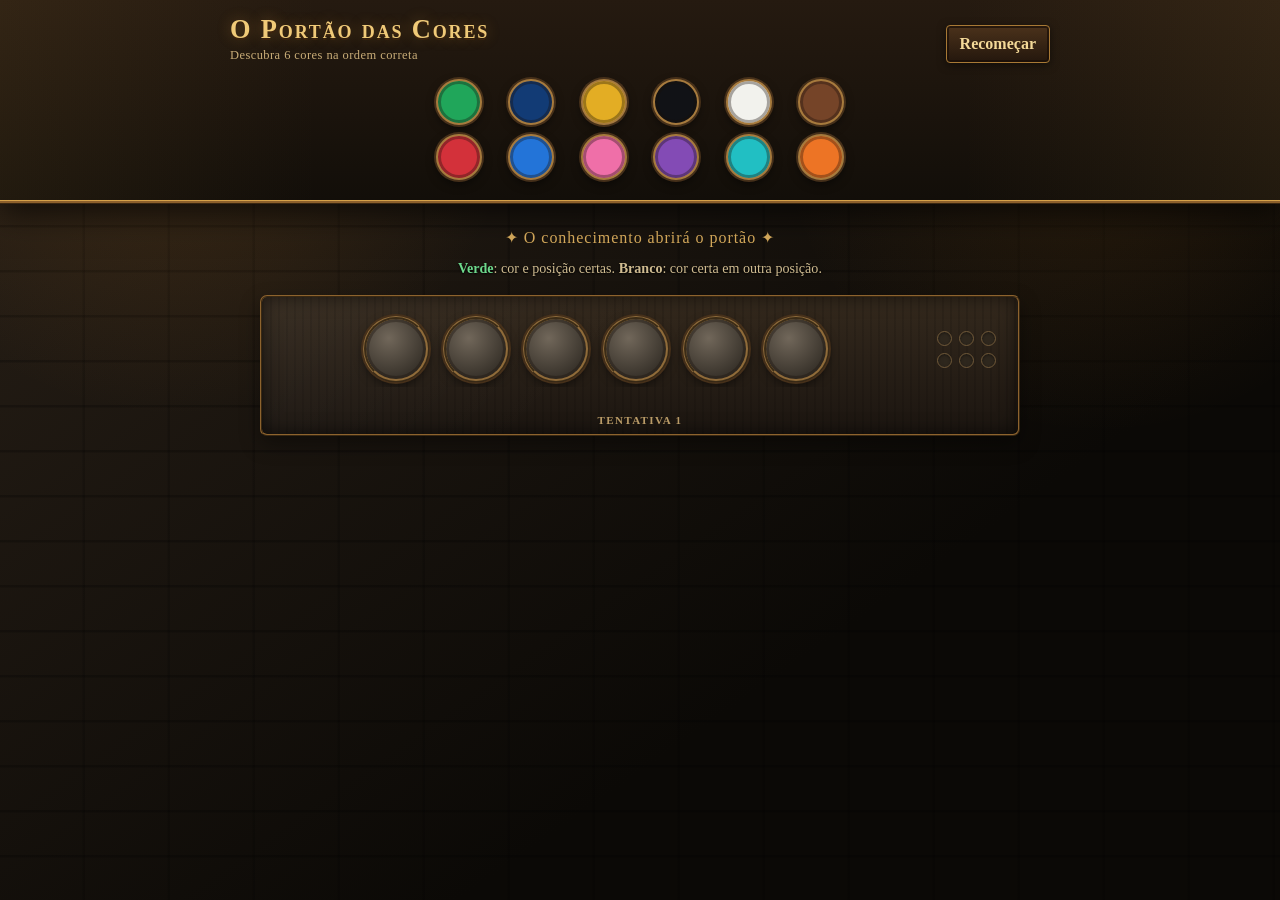
==== index.html @ fd7fbb47 "nova fase final" ====
<!DOCTYPE html>
<html lang="pt-BR">
<head>
  <meta charset="UTF-8">
  <meta name="viewport" content="width=device-width, initial-scale=1.0, viewport-fit=cover">
  <meta name="theme-color" content="#15100b">
  <title>O Portão das Cores</title>
  <link rel="stylesheet" href="style.css">
</head>
<body>
  <header class="palette-shell">
    <div class="topbar">
      <div>
        <h1>O Portão das Cores</h1>
        <p class="subtitle" id="gameSubtitle">Descubra as cores na ordem correta</p>
      </div>
      <button class="restart" id="restart" type="button">Recomeçar</button>
    </div>
    <div class="palette" id="palette" aria-label="Cores disponíveis"></div>
  </header>

  <main>
    <p class="instructions"><strong>Verde</strong>: cor e posição certas. <strong>Branco</strong>: cor certa em outra posição.</p>
    <section id="board" aria-live="polite" aria-label="Tentativas"></section>
  </main>

  <canvas id="confetti" aria-hidden="true"></canvas>

  <div class="modal" id="victoryModal" role="dialog" aria-modal="true" aria-labelledby="victoryTitle">
    <div class="victory-card">
      <section class="victory-upper">
        <h2 id="victoryTitle">O PORTÃO FOI ABERTO</h2>
        <img class="victory-gif" src="Portao_da_Torre_sem_bordas.gif" alt="Portão medieval se abrindo e revelando a passagem para a torre">
      </section>
      <section class="victory-lower">
        <div class="solution" id="solution" aria-label="Sequência correta de cores e números"></div>
        <p class="victory-message">Agora junte os fragmentos de cada escudo, <br>monte a chave e desperte o <br><a class="book-link" href="LivroEnigmas.html">Livro dos Enigmas</a></p>
        
      </section>
    </div>
  </div>

  <script src="script.js"></script>
</body>
</html>
---- style.css ----
:root {
  color-scheme: dark;
  --bg-1: #090a0d;
  --bg-2: #1b1e25;
  --panel: rgba(30, 33, 41, .92);
  --line: rgba(255, 255, 255, .12);
  --text: #f7f7f8;
  --muted: #a9adb8;
  --slot: #555a63;
  --accent: #63e6be;
  --correct: #35d07f;
  --size: clamp(42px, 10vw, 66px);
}

.book-link {
  display: inline-flex;
  align-items: center;
  justify-content: center;
  min-height: 44px;
  margin-top: 12px;
  padding: 9px 20px;
  border: 1px solid #ffe39b;
  border-radius: 8px;
  color: #241503;
  background: linear-gradient(#f6d77c, #bc7c24);
  font-weight: 800;
  text-decoration: none;
  box-shadow: 0 3px 0 #75430c;
}

* { box-sizing: border-box; }

html { min-height: 100%; background: var(--bg-1); }

body {
  margin: 0;
  min-height: 100vh;
  min-height: 100dvh;
  overflow-x: hidden;
  background:
    radial-gradient(circle at 20% 0%, rgba(75, 82, 104, .18), transparent 34%),
    linear-gradient(145deg, var(--bg-2), var(--bg-1) 66%);
  color: var(--text);
  font-family: Inter, ui-sans-serif, system-ui, -apple-system, BlinkMacSystemFont, "Segoe UI", sans-serif;
}

button { font: inherit; }

.palette-shell {
  position: sticky;
  z-index: 20;
  top: 0;
  padding: max(14px, env(safe-area-inset-top)) 14px 14px;
  border-bottom: 1px solid var(--line);
  background: rgba(12, 14, 18, .9);
  box-shadow: 0 10px 28px rgba(0, 0, 0, .28);
  backdrop-filter: blur(15px);
  -webkit-backdrop-filter: blur(15px);
}

.topbar {
  display: flex;
  align-items: end;
  justify-content: space-between;
  width: min(820px, 100%);
  margin: 0 auto 12px;
  gap: 12px;
}

h1 { margin: 0; font-size: clamp(1.15rem, 4vw, 1.65rem); letter-spacing: .02em; }
.subtitle { margin: 3px 0 0; color: var(--muted); font-size: .78rem; }

.restart {
  min-height: 38px;
  padding: 8px 13px;
  border: 1px solid var(--line);
  border-radius: 10px;
  background: rgba(255, 255, 255, .06);
  color: var(--text);
  cursor: pointer;
}

.restart:hover { background: rgba(255, 255, 255, .11); }

.palette {
  display: grid;
  grid-template-columns: repeat(6, minmax(38px, 1fr));
  grid-template-rows: repeat(2, auto);
  justify-items: center;
  width: min(430px, 100%);
  margin: 0 auto;
  gap: 9px;
  overflow-x: visible;
  padding: 4px 2px 7px;
  scrollbar-width: thin;
}

.color-choice, .slot, .solution-dot {
  position: relative;
  border-radius: 50%;
  box-shadow: inset 0 0 0 1px rgba(255, 255, 255, .24), 0 4px 12px rgba(0, 0, 0, .3);
}

.color-choice {
  width: 46px;
  aspect-ratio: 1;
  border: 2px solid rgba(255, 255, 255, .3);
  cursor: pointer;
  transition: transform .15s ease, opacity .15s ease, box-shadow .15s ease;
}

.color-choice:hover, .color-choice:focus-visible {
  transform: translateY(-3px) scale(1.06);
  outline: none;
  box-shadow: 0 0 0 3px rgba(255, 255, 255, .85), 0 8px 18px rgba(0, 0, 0, .38);
}

.color-choice.used { opacity: .28; transform: scale(.88); cursor: not-allowed; }

main { width: min(760px, calc(100% - 24px)); margin: 0 auto; padding: 24px 0 80px; }

.instructions { margin: 0 0 18px; color: var(--muted); text-align: center; font-size: .88rem; }
#board { display: grid; gap: 12px; }

.attempt {
  display: grid;
  grid-template-columns: minmax(0, 1fr) auto;
  align-items: center;
  gap: clamp(12px, 4vw, 30px);
  min-height: calc(var(--size) + 30px);
  padding: 14px clamp(12px, 4vw, 22px);
  border: 1px solid var(--line);
  border-radius: 18px;
  background: linear-gradient(145deg, rgba(255,255,255,.065), rgba(255,255,255,.025));
  box-shadow: 0 10px 30px rgba(0, 0, 0, .2);
  animation: reveal .28s ease both;
}

@keyframes reveal { from { opacity: 0; transform: translateY(-8px); } }

.slots {
  display: flex;
  justify-content: flex-start;
  gap: clamp(6px, 2vw, 14px);
  min-width: 0;
  overflow-x: auto;
  padding: 5px;
  scrollbar-width: thin;
}

.slot {
  width: var(--size);
  height: var(--size);
  flex: 0 0 var(--size);
  border: 2px solid rgba(255, 255, 255, .16);
  background: var(--slot);
  cursor: pointer;
  transition: background .18s ease, transform .16s ease, box-shadow .18s ease;
}

.slot:hover:not(:disabled) { transform: scale(1.04); }
.slot.selected {
  border-color: rgba(255, 255, 255, .95);
  box-shadow: 0 0 0 3px rgba(99, 230, 190, .45), 0 0 22px rgba(99, 230, 190, .34);
  animation: pulse 1.3s ease-in-out infinite;
}

@keyframes pulse { 50% { box-shadow: 0 0 0 5px rgba(99, 230, 190, .18), 0 0 27px rgba(99, 230, 190, .4); } }

.slot:disabled { cursor: default; }

.hints {
  display: grid;
  grid-template-columns: repeat(var(--hint-columns, 3), 15px);
  justify-content: center;
  align-content: center;
  gap: 7px;
  width: max-content;
  min-width: 44px;
  min-height: 44px;
}

.hint {
  width: 15px;
  height: 15px;
  border: 1px solid rgba(255, 255, 255, .16);
  border-radius: 50%;
  background: #3f434b;
  box-shadow: inset 0 1px 3px rgba(0,0,0,.5);
  opacity: .8;
}

.hint.correct { background: var(--correct); border-color: #93f2bd; opacity: 1; box-shadow: 0 0 10px rgba(53,208,127,.55); }
.hint.present { background: #fff; border-color: #fff; opacity: 1; box-shadow: 0 0 9px rgba(255,255,255,.42); }

.attempt-number { grid-column: 1 / -1; margin: -3px 0 -6px; color: #777d88; font-size: .69rem; text-align: center; letter-spacing: .12em; text-transform: uppercase; }

.modal {
  position: fixed;
  z-index: 100;
  inset: 0;
  display: grid;
  place-items: center;
  padding: 20px;
  background: rgba(3, 4, 7, .76);
  backdrop-filter: blur(9px);
  -webkit-backdrop-filter: blur(9px);
  opacity: 0;
  visibility: hidden;
  transition: opacity .25s ease, visibility .25s ease;
}

.modal.show { opacity: 1; visibility: visible; }

.victory-card {
  width: min(520px, 100%);
  padding: clamp(27px, 7vw, 46px) 22px 28px;
  border: 1px solid rgba(255, 255, 255, .24);
  border-radius: 25px;
  background: linear-gradient(145deg, #2b303a, #15181e);
  box-shadow: 0 30px 80px rgba(0, 0, 0, .6), 0 0 40px rgba(99,230,190,.12);
  text-align: center;
  transform: scale(.85);
  transition: transform .35s cubic-bezier(.2, .9, .3, 1.2);
}

.modal.show .victory-card { transform: scale(1); }
.victory-card h2 { margin: 0 0 22px; font-size: clamp(2rem, 8vw, 3.3rem); line-height: 1; }
.solution { display: flex; justify-content: center; gap: clamp(5px, 1.8vw, 12px); margin: 0 auto 24px; }
.solution-dot {
  display: grid;
  place-items: center;
  width: clamp(30px, 9vw, 52px);
  aspect-ratio: 1;
  font-size: clamp(.9rem, 4vw, 1.35rem);
  font-weight: 800;
  line-height: 1;
  text-shadow: 0 1px 2px rgba(0, 0, 0, .28);
}
.victory-card p { margin: 0; color: #d7dae0; font-size: clamp(1rem, 3.7vw, 1.22rem); line-height: 1.45; }

#confetti { position: fixed; z-index: 90; inset: 0; width: 100%; height: 100%; pointer-events: none; }

@media (max-width: 620px) {
  :root { --size: clamp(28px, 9vw, 36px); }
  .palette-shell { padding-inline: 10px; padding-bottom: 10px; }
  .topbar { margin-bottom: 8px; }
  .palette {
    grid-template-columns: repeat(6, minmax(0, 1fr));
    grid-template-rows: repeat(2, auto);
    justify-items: center;
    gap: 7px 5px;
    overflow-x: visible;
    padding: 2px 0 4px;
  }
  .color-choice { width: clamp(34px, 10.5vw, 40px); }
  main { width: min(100% - 16px, 760px); padding-top: 16px; }
  .instructions { margin-bottom: 12px; font-size: .78rem; }
  .attempt { min-height: calc(var(--size) + 24px); padding: 10px 4px; gap: 4px; }
  .slots { gap: 3px; padding: 4px 1px; overflow-x: hidden; }
  .hints { grid-template-columns: repeat(var(--hint-columns, 3), 12px); gap: 5px; min-width: 36px; }
  .hint { width: 12px; height: 12px; }
  .subtitle { display: none; }
}

@media (min-width: 621px) {
  .slots { justify-content: center; }
}

@media (prefers-reduced-motion: reduce) {
  *, *::before, *::after { animation-duration: .01ms !important; animation-iteration-count: 1 !important; transition-duration: .01ms !important; }
}

/* Tema medieval */
:root {
  --bg-1: #090704;
  --bg-2: #21170e;
  --panel: rgba(29, 21, 14, .94);
  --line: rgba(195, 139, 55, .38);
  --text: #f3dfb0;
  --muted: #c5aa7a;
  --slot: #50473b;
  --accent: #d9a54d;
  --correct: #35a95d;
}

body {
  background:
    radial-gradient(circle at 14% 8%, rgba(213, 133, 38, .16), transparent 25%),
    radial-gradient(circle at 86% 12%, rgba(213, 133, 38, .13), transparent 24%),
    repeating-linear-gradient(0deg, transparent 0 42px, rgba(0,0,0,.24) 43px 45px),
    repeating-linear-gradient(90deg, transparent 0 82px, rgba(0,0,0,.18) 83px 85px),
    linear-gradient(145deg, #2a2118, #0b0906 68%);
  font-family: Georgia, "Times New Roman", serif;
}

body::before {
  content: "";
  position: fixed;
  inset: 0;
  z-index: -1;
  pointer-events: none;
  opacity: .32;
  background-image:
    radial-gradient(circle at 10% 18%, #f29a2e 0 2px, transparent 3px),
    radial-gradient(circle at 91% 32%, #f7b64a 0 1px, transparent 2px),
    radial-gradient(circle at 18% 78%, #d56a1e 0 1px, transparent 2px);
  background-size: 120px 160px, 150px 190px, 190px 230px;
}

.palette-shell {
  border-bottom: 3px ridge #8d602b;
  background:
    linear-gradient(90deg, rgba(217,165,77,.08), transparent 25% 75%, rgba(217,165,77,.08)),
    linear-gradient(#251a10, #120e09);
  box-shadow: 0 10px 30px rgba(0,0,0,.65), inset 0 -1px 0 #d5a14a;
}

h1 {
  color: #f0ca78;
  font-variant: small-caps;
  letter-spacing: .07em;
  text-shadow: 0 2px 0 #3b220d, 0 0 14px rgba(238,165,60,.35);
}

.subtitle { color: #c9ad78; letter-spacing: .035em; }

.restart {
  border: 1px solid #a87935;
  border-radius: 4px;
  background: linear-gradient(#4b321b, #24170d);
  color: #f4d998;
  box-shadow: inset 0 0 0 2px rgba(25,14,6,.7), 0 2px 8px rgba(0,0,0,.5);
  font-weight: 700;
}

.restart:hover { background: linear-gradient(#684722, #302010); }

.color-choice, .slot, .solution-dot {
  border-color: #a67a3d;
  box-shadow:
    inset 0 0 0 3px rgba(25,17,10,.35),
    0 0 0 2px #46301a,
    0 4px 10px rgba(0,0,0,.5);
}

.color-choice:hover, .color-choice:focus-visible {
  box-shadow: 0 0 0 3px #e6c477, 0 0 20px rgba(244,158,48,.7);
}

main::before {
  content: "✦  O conhecimento abrirá o portão  ✦";
  display: block;
  margin: 0 auto 13px;
  color: #d9ad5d;
  text-align: center;
  font-size: clamp(.82rem, 3vw, 1rem);
  letter-spacing: .06em;
}

.instructions {
  color: #d0bc91;
  text-shadow: 0 1px 2px #000;
}

.instructions strong:first-child { color: #6dd98c; }

.attempt {
  border: 2px ridge #8d632e;
  border-radius: 7px;
  background:
    linear-gradient(135deg, rgba(255,255,255,.035), transparent 45%),
    repeating-linear-gradient(90deg, rgba(0,0,0,.1) 0 2px, transparent 2px 8px),
    linear-gradient(#34291d, #1b1510);
  box-shadow: inset 0 0 18px rgba(0,0,0,.55), 0 8px 20px rgba(0,0,0,.38);
}

.slot {
  border: 3px ridge #8f6b3a;
  background:
    radial-gradient(circle at 38% 32%, #71675a, #3a342c 70%);
}

.slot.selected {
  border-color: #f1c76e;
  box-shadow: 0 0 0 3px rgba(241,199,110,.35), 0 0 24px rgba(240,145,39,.65);
}

.hint {
  border: 1px solid #806641;
  background: #30291f;
}

.attempt-number { color: #b99b67; font-weight: 700; }

.modal {
  padding: 10px;
  background: rgba(5, 3, 2, .88);
}

.victory-card {
  width: min(640px, calc(100vw - 20px));
  max-height: calc(100dvh - 20px);
  padding: 0;
  overflow: hidden;
  border: 3px ridge #bd8941;
  border-radius: 8px;
  background: #110c07;
  box-shadow: 0 0 0 3px #3a250f, 0 24px 80px #000, 0 0 45px rgba(226,139,37,.24);
}

.victory-scene {
  position: relative;
  width: 100%;
  aspect-ratio: 2 / 3;
  max-height: calc(100dvh - 26px);
  background: #15100b url("portao-final-medieval.png") center / contain no-repeat;
}

.victory-card h2 {
  position: absolute;
  z-index: 2;
  top: 2.2%;
  left: 50%;
  width: 88%;
  margin: 0;
  padding: .34em .6em;
  transform: translateX(-50%);
  border: 1px solid rgba(229,181,91,.72);
  background: linear-gradient(90deg, transparent, rgba(10,7,4,.88) 12% 88%, transparent);
  color: #f5d68c;
  font-size: clamp(1.1rem, 5vw, 2.2rem);
  font-variant: small-caps;
  letter-spacing: .045em;
  text-shadow: 0 2px 2px #000, 0 0 12px rgba(245,163,54,.65);
}

.solution {
  position: absolute;
  z-index: 3;
  top: 46.15%;
  left: 50%;
  display: grid;
  grid-template-columns: repeat(6, 1fr);
  width: 51.7%;
  margin: 0;
  gap: 3.2%;
  transform: translate(-50%, -50%);
}

.solution-dot {
  width: 100%;
  min-width: 0;
  border: clamp(1px, .35vw, 3px) solid #e3bd70;
  font-family: Georgia, "Times New Roman", serif;
  font-size: clamp(.68rem, 3.4vw, 1.55rem);
  box-shadow: inset 0 0 0 2px rgba(0,0,0,.28), 0 0 8px #f2a43a;
  text-shadow: 0 1px 2px #000;
}

.victory-message {
  position: absolute;
  z-index: 2;
  left: 50%;
  bottom: 2.5%;
  width: 88%;
  margin: 0;
  padding: .55em .8em;
  transform: translateX(-50%);
  border: 1px solid #ac7b35;
  border-radius: 3px;
  background: linear-gradient(90deg, rgba(23,15,8,.76), rgba(10,7,4,.94), rgba(23,15,8,.76));
  color: #f1d99e !important;
  font-size: clamp(.74rem, 3.3vw, 1.08rem) !important;
  font-weight: 700;
  letter-spacing: .02em;
  text-shadow: 0 2px 2px #000;
}

@media (max-width: 620px) {
  .palette-shell { padding-top: max(9px, env(safe-area-inset-top)); }
  .restart { min-height: 34px; padding: 6px 9px; }
  main::before { margin-bottom: 8px; }
  .victory-card { width: min(94vw, calc((100dvh - 20px) * .6667)); }
  .victory-scene { max-height: calc(100dvh - 26px); }
}

/* Revelação final com o portão animado */
.modal {
  padding: 0;
  background: #090603;
}

.victory-card {
  display: grid;
  grid-template-rows: 50dvh 50dvh;
  width: 100vw;
  height: 100dvh;
  max-height: none;
  overflow: hidden;
  border: 0;
  border-radius: 0;
  background:
    radial-gradient(circle at 50% 72%, rgba(181,111,29,.18), transparent 42%),
    linear-gradient(#181008, #080503);
  box-shadow: none;
}

.victory-upper {
  display: grid;
  grid-template-rows: auto minmax(0, 1fr);
  min-height: 0;
  width: 100%;
  border-bottom: 2px solid #a87530;
  background: #0a0704;
  box-shadow: 0 8px 28px rgba(0,0,0,.65);
}

.victory-card h2 {
  position: static;
  width: 100%;
  margin: 0;
  padding: clamp(8px, 1.5vh, 18px) 12px;
  transform: none;
  border: 0;
  border-bottom: 1px solid rgba(219,166,76,.55);
  background: linear-gradient(90deg, #100a05, #2b1b0c 50%, #100a05);
  color: #f5d68c;
  font-size: clamp(1.45rem, 6vw, 3.6rem);
  font-variant: small-caps;
  letter-spacing: .06em;
  text-align: center;
  text-shadow: 0 3px 2px #000, 0 0 16px rgba(245,163,54,.65);
}

.victory-gif {
  display: block;
  width: 100%;
  height: 100%;
  min-height: 0;
  object-fit: contain;
  object-position: center;
  background: #090603;
}

.victory-lower {
  display: flex;
  flex-direction: column;
  align-items: center;
  justify-content: center;
  gap: clamp(18px, 4vh, 42px);
  min-height: 0;
  width: 100%;
  padding: clamp(18px, 4vh, 44px) clamp(12px, 4vw, 60px);
  background:
    linear-gradient(rgba(255,255,255,.018), transparent 35%),
    repeating-linear-gradient(90deg, rgba(0,0,0,.12) 0 2px, transparent 2px 9px),
    linear-gradient(#2b2015, #100b07);
}

.solution {
  position: static;
  display: grid;
  grid-template-columns: repeat(6, minmax(0, 1fr));
  align-items: center;
  width: min(92vw, 760px);
  margin: 0;
  gap: clamp(5px, 1.8vw, 18px);
  transform: none;
}

.solution-dot {
  width: 100%;
  min-width: 0;
  max-width: 112px;
  justify-self: center;
  border: clamp(2px, .45vw, 5px) solid #e3bd70;
  font-size: clamp(1rem, 4vw, 2.2rem);
  box-shadow:
    inset 0 0 0 3px rgba(0,0,0,.28),
    0 0 0 2px #4b2f13,
    0 0 18px rgba(242,164,58,.62);
}

.victory-message {
  position: static;
  width: min(92vw, 900px);
  margin: 0;
  padding: clamp(14px, 2.5vh, 25px) clamp(16px, 4vw, 42px);
  transform: none;
  border: 2px ridge #b27b31;
  border-radius: 6px;
  background: linear-gradient(90deg, #1b1108, #30200f 50%, #1b1108);
  color: #f4dda6 !important;
  font-size: clamp(.95rem, 3.2vw, 1.55rem) !important;
  font-weight: 700;
  line-height: 1.35 !important;
  text-align: center;
  text-shadow: 0 2px 2px #000;
  box-shadow: inset 0 0 18px rgba(0,0,0,.45), 0 6px 20px rgba(0,0,0,.38);
}

#confetti { z-index: 110; }

@media (max-width: 620px) {
  .victory-card {
    grid-template-rows: 50dvh 50dvh;
    width: 100vw;
    height: 100dvh;
  }

  .victory-upper { min-height: 0; }
  .victory-card h2 { font-size: clamp(1.35rem, 7vw, 2rem); letter-spacing: .035em; }
  .victory-lower { gap: clamp(14px, 3vh, 24px); padding: 16px 8px max(16px, env(safe-area-inset-bottom)); }
  .solution { width: calc(100vw - 16px); gap: 5px; }
  .solution-dot { font-size: clamp(.88rem, 4.7vw, 1.25rem); border-width: 2px; }
  .victory-message { width: calc(100vw - 20px); padding: 12px 10px; font-size: clamp(.82rem, 3.8vw, 1rem) !important; }
}
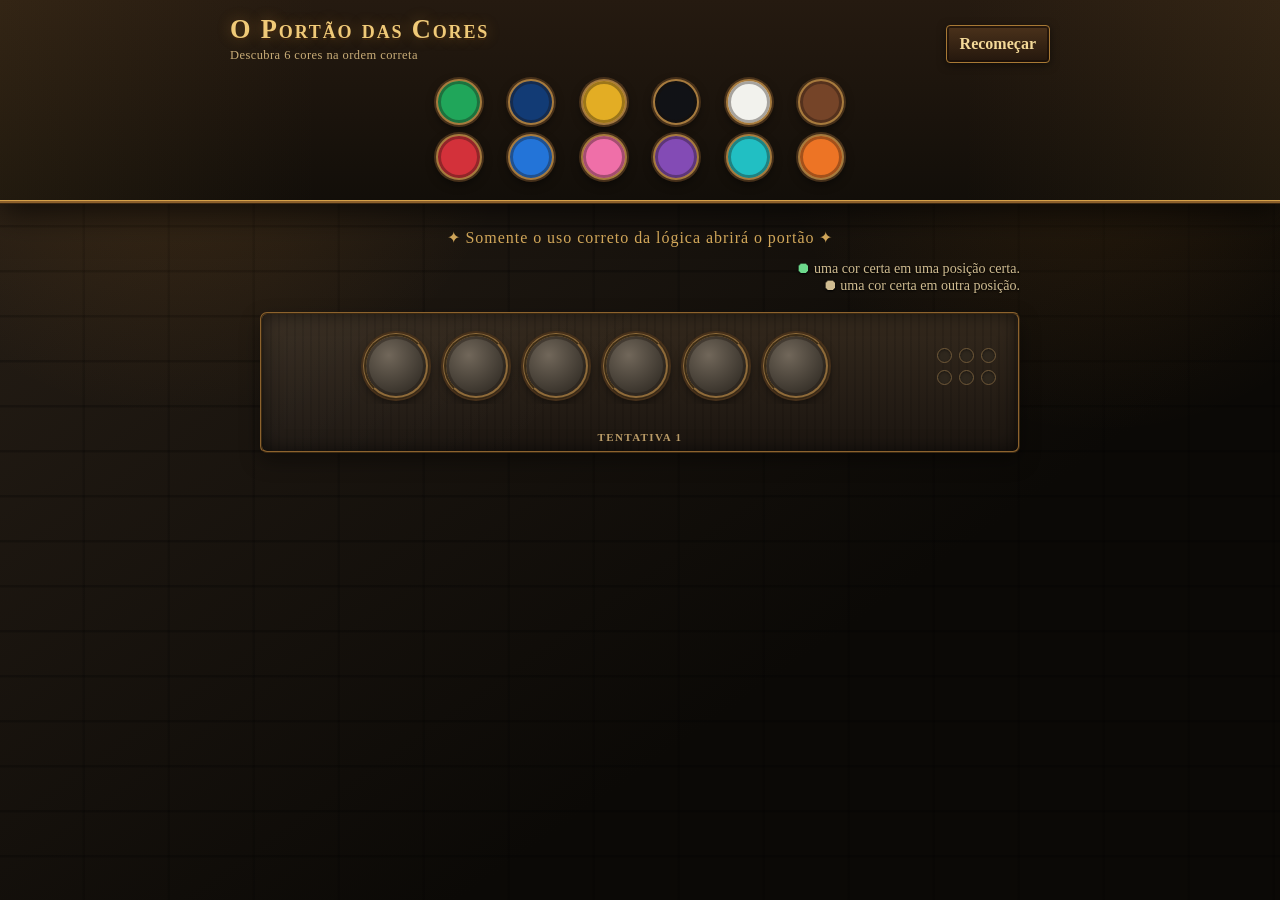
==== commit 2a042c37: "novos sons de vitóra" ====
--- a/index.html
+++ b/index.html
@@ -20,7 +20,7 @@
   </header>
 
   <main>
-    <p class="instructions"><strong>Verde</strong>: cor e posição certas. <strong>Branco</strong>: cor certa em outra posição.</p>
+    <p class="instructions"><strong>⏺</strong> uma cor certa em uma posição certa.<br> <strong>⏺</strong> uma cor certa em outra posição.</p>
     <section id="board" aria-live="polite" aria-label="Tentativas"></section>
   </main>
 
@@ -29,12 +29,12 @@
   <div class="modal" id="victoryModal" role="dialog" aria-modal="true" aria-labelledby="victoryTitle">
     <div class="victory-card">
       <section class="victory-upper">
-        <h2 id="victoryTitle">O PORTÃO FOI ABERTO</h2>
+        <h2 id="victoryTitle">O PORTÃO FOI ABERTO!</h2>
         <img class="victory-gif" src="Portao_da_Torre_sem_bordas.gif" alt="Portão medieval se abrindo e revelando a passagem para a torre">
       </section>
       <section class="victory-lower">
         <div class="solution" id="solution" aria-label="Sequência correta de cores e números"></div>
-        <p class="victory-message">Agora junte os fragmentos de cada escudo, <br>monte a chave e desperte o <br><a class="book-link" href="LivroEnigmas.html">Livro dos Enigmas</a></p>
+        <p class="victory-message">Memorize esta sequencia, junte os fragmentos de cada escudo, monte a chave e desperte o <br><a class="book-link" id="bookLink" href="LivroEnigmas.html">Livro dos Enigmas</a></p>
         
       </section>
     </div>
--- a/style.css
+++ b/style.css
@@ -191,7 +191,7 @@
 }
 
 .hint.correct { background: var(--correct); border-color: #93f2bd; opacity: 1; box-shadow: 0 0 10px rgba(53,208,127,.55); }
-.hint.present { background: #fff; border-color: #fff; opacity: 1; box-shadow: 0 0 9px rgba(255,255,255,.42); }
+.hint.present { background: #d0bc91; border-color: #fff; opacity: 1; box-shadow: 0 0 9px rgba(255,255,255,.42); }
 
 .attempt-number { grid-column: 1 / -1; margin: -3px 0 -6px; color: #777d88; font-size: .69rem; text-align: center; letter-spacing: .12em; text-transform: uppercase; }
 
@@ -232,7 +232,7 @@
   place-items: center;
   width: clamp(30px, 9vw, 52px);
   aspect-ratio: 1;
-  font-size: clamp(.9rem, 4vw, 1.35rem);
+  font-size: clamp(1.5rem, 4vw, 2rem);
   font-weight: 800;
   line-height: 1;
   text-shadow: 0 1px 2px rgba(0, 0, 0, .28);
@@ -349,7 +349,7 @@
 }
 
 main::before {
-  content: "✦  O conhecimento abrirá o portão  ✦";
+  content: "✦ Somente o uso correto da lógica abrirá o portão  ✦";
   display: block;
   margin: 0 auto 13px;
   color: #d9ad5d;
@@ -361,6 +361,7 @@
 .instructions {
   color: #d0bc91;
   text-shadow: 0 1px 2px #000;
+  text-align: right;
 }
 
 .instructions strong:first-child { color: #6dd98c; }
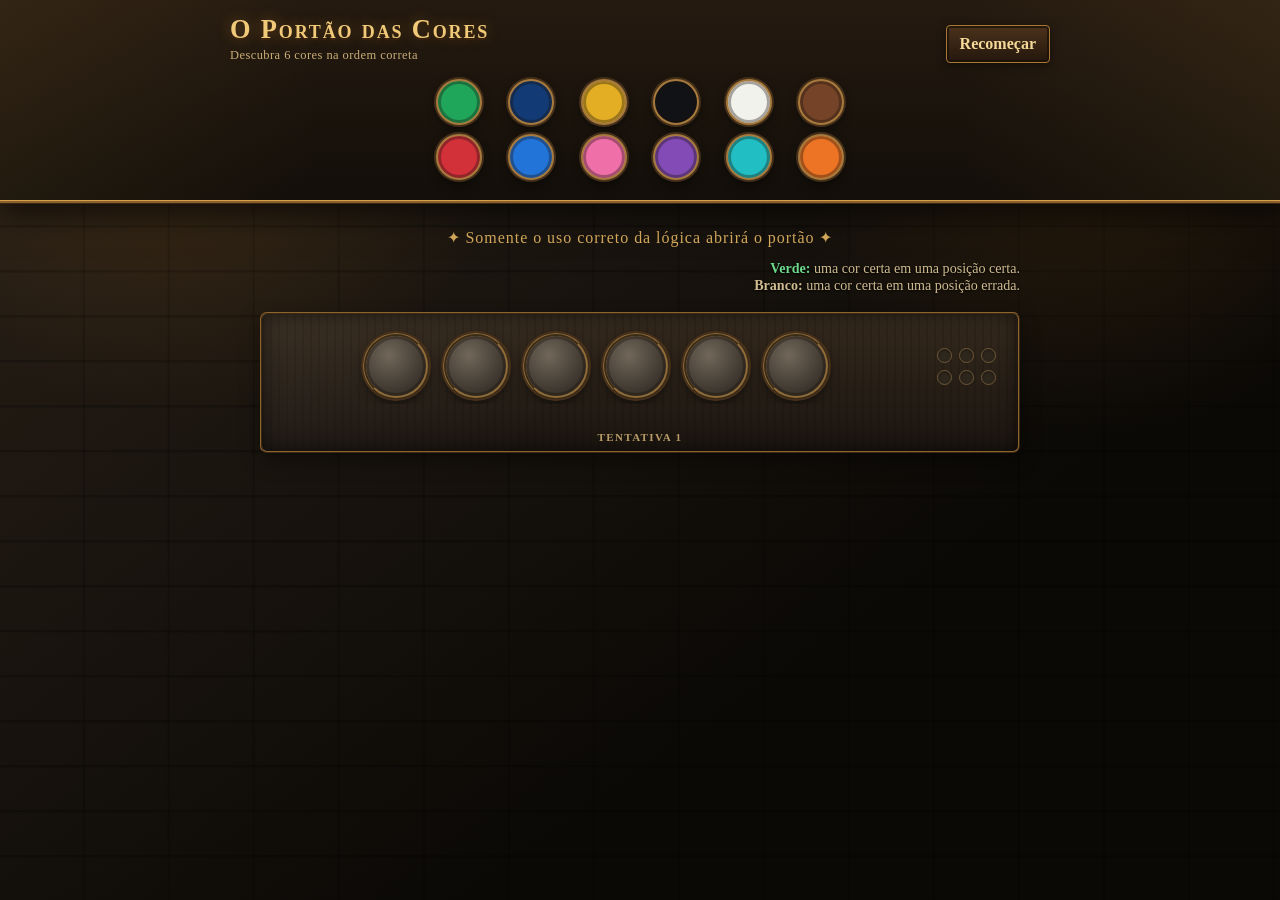
==== commit e9eae87d: "ajuste de texto na tela inicial" ====
--- a/index.html
+++ b/index.html
@@ -20,7 +20,7 @@
   </header>
 
   <main>
-    <p class="instructions"><strong>⏺</strong> uma cor certa em uma posição certa.<br> <strong>⏺</strong> uma cor certa em outra posição.</p>
+    <p class="instructions"><strong>Verde:</strong> uma cor certa em uma posição certa.<br> <strong>Branco:</strong> uma cor certa em uma posição errada.</p>
     <section id="board" aria-live="polite" aria-label="Tentativas"></section>
   </main>
 
@@ -30,7 +30,7 @@
     <div class="victory-card">
       <section class="victory-upper">
         <h2 id="victoryTitle">O PORTÃO FOI ABERTO!</h2>
-        <img class="victory-gif" src="Portao_da_Torre_sem_bordas.gif" alt="Portão medieval se abrindo e revelando a passagem para a torre">
+        <img class="victory-gif" src="Portao_da_Torre.gif" alt="Portão medieval se abrindo e revelando a passagem para a torre">
       </section>
       <section class="victory-lower">
         <div class="solution" id="solution" aria-label="Sequência correta de cores e números"></div>
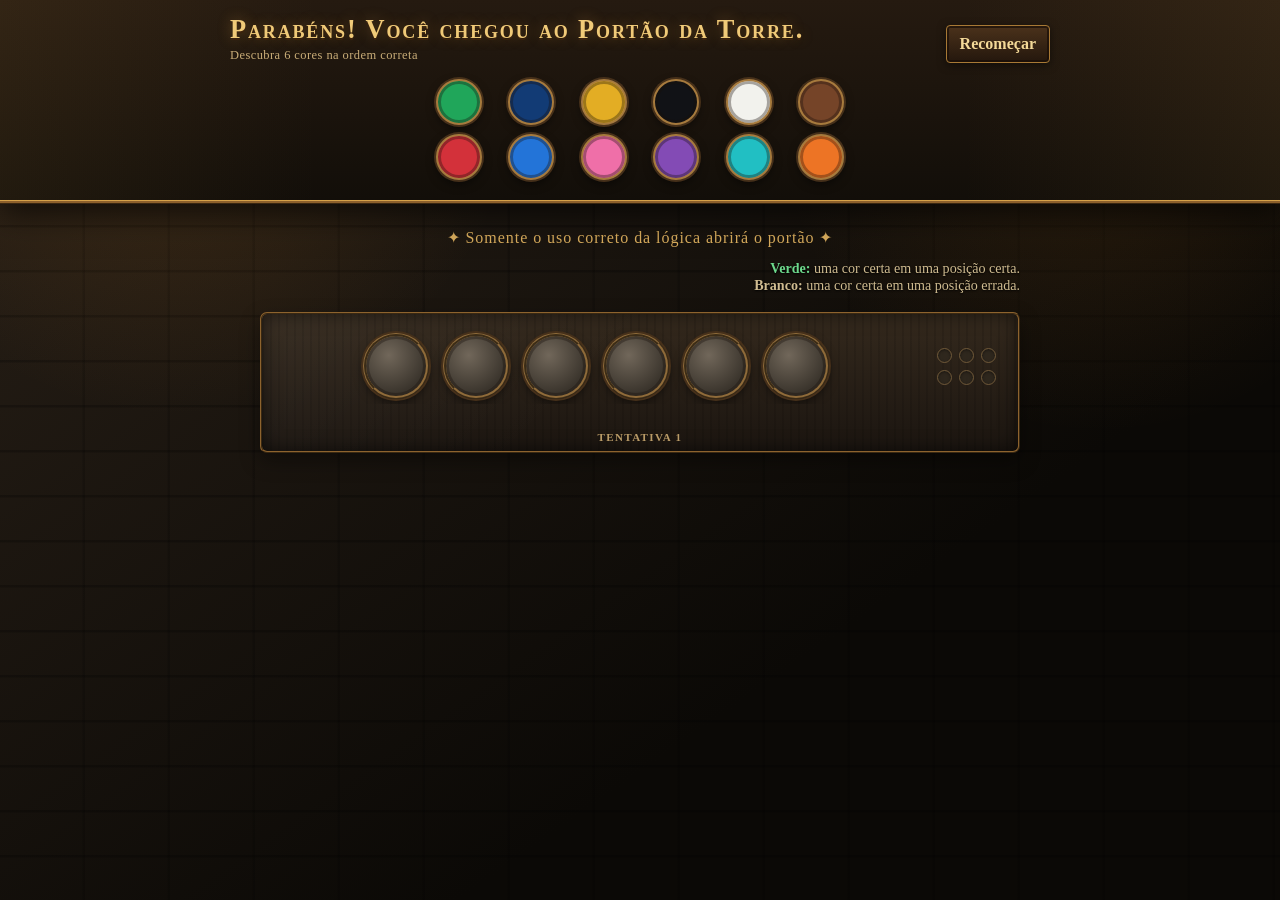
==== commit 488e4cb6: "ajuste no título" ====
--- a/index.html
+++ b/index.html
@@ -11,8 +11,8 @@
   <header class="palette-shell">
     <div class="topbar">
       <div>
-        <h1>O Portão das Cores</h1>
-        <p class="subtitle" id="gameSubtitle">Descubra as cores na ordem correta</p>
+        <h1>Parabéns! Você chegou ao Portão da Torre.</h1>
+        <p class="subtitle" id="gameSubtitle">Descubra as cores na ordem correta para abrí-lo.</p>
       </div>
       <button class="restart" id="restart" type="button">Recomeçar</button>
     </div>
